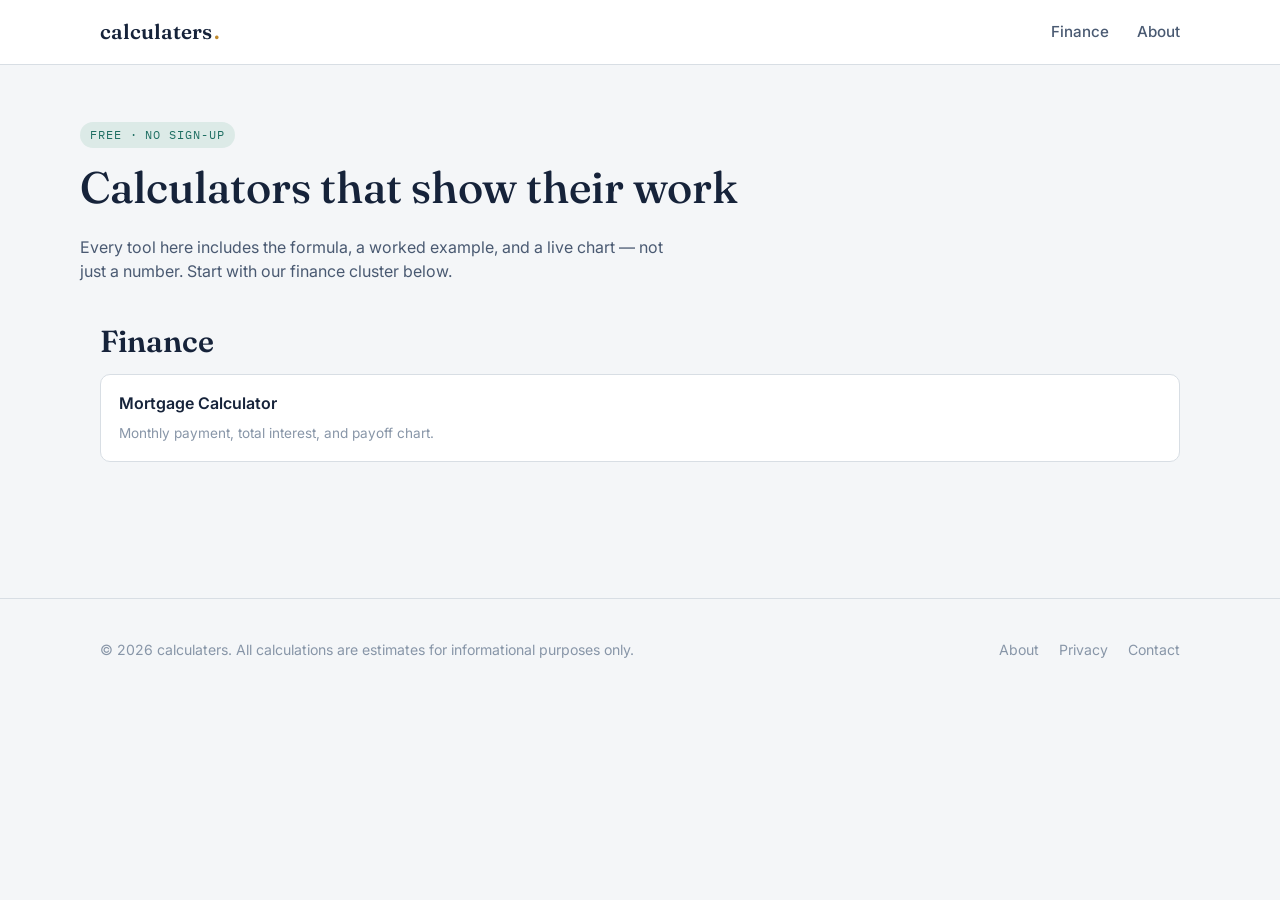
==== index.html @ 4f05e166 "Update index.html google search console site verification html tag" ====
<!DOCTYPE html>
<html lang="en">
<head>
  <meta name="google-site-verification" content="IDhcGLsyq6v8vYyphBQXMlD0TF9skZlCY3wpk3LoWK0" />
<meta charset="UTF-8">
<meta name="viewport" content="width=device-width, initial-scale=1.0">
<title>calculaters — Free Financial Calculators</title>
<meta name="description" content="Free, fast calculators for mortgages, loans, debt payoff, and more — with live charts and no sign-up required.">
<link rel="stylesheet" href="main.css">
</head>
<body>
<header class="site-header">
  <nav class="nav">
    <a class="brand" href="index.html">calculaters<span class="brand-dot">.</span></a>
    <ul class="nav-links">
      <li><a href="finance.html">Finance</a></li>
      <li><a href="about.html">About</a></li>
    </ul>
    <button class="nav-toggle" aria-label="Toggle menu" aria-expanded="false"></button>
  </nav>
</header>

<main>
  <div class="container" style="padding:56px 0 24px">
    <span class="eyebrow">Free · No sign-up</span>
    <h1>Calculators that show their work</h1>
    <p style="max-width:60ch">Every tool here includes the formula, a worked example, and a live chart — not just a number. Start with our finance cluster below.</p>
  </div>

  <div class="container" style="padding-bottom:56px">
    <h2>Finance</h2>
    <div class="related-grid">
      <a class="related-card" href="mortgage-calculator.html">
        <span class="rc-title">Mortgage Calculator</span>
        <span class="rc-desc">Monthly payment, total interest, and payoff chart.</span>
      </a>
    </div>
  </div>
</main>

<footer class="site-footer">
  <div class="container footer-grid">
    <div>© <span id="year"></span> calculaters. All calculations are estimates for informational purposes only.</div>
    <ul class="footer-links">
      <li><a href="about.html">About</a></li>
      <li><a href="privacy.html">Privacy</a></li>
      <li><a href="contact.html">Contact</a></li>
    </ul>
  </div>
</footer>
<script>document.getElementById('year').textContent = new Date().getFullYear();</script>
<script src="main.js"></script>
</body>
</html>
---- main.css ----
/* =========================================================
   calculaters — design system
   Concept: "The Ledger & The Roofline"
   A quiet, paper-and-ink financial register, with one signature
   motif — an amortization curve styled as a roofline — reused
   across every finance tool to tie the cluster together.
   ========================================================= */

@import url('https://fonts.googleapis.com/css2?family=Fraunces:opsz,wght@9..144,400;9..144,500;9..144,600&family=Inter:wght@400;500;600&family=IBM+Plex+Mono:wght@400;500;600&display=swap');

:root{
  /* --- color --- */
  --paper:        #F4F6F8;
  --surface:      #FFFFFF;
  --ink:          #16233A;
  --ink-soft:     #4A5A72;
  --ink-faint:    #8896A8;
  --line:         #D8DEE4;
  --line-soft:    #E7ECF0;
  --brass:        #C08A2E;   /* interest / attention */
  --brass-soft:   #F1E3C6;
  --teal:         #1F6F63;   /* principal / trust */
  --teal-soft:    #DCEAE7;
  --danger:       #B3452F;

  /* --- type --- */
  --font-display: 'Fraunces', Georgia, serif;
  --font-body:    'Inter', -apple-system, sans-serif;
  --font-mono:    'IBM Plex Mono', ui-monospace, monospace;

  /* --- scale --- */
  --radius: 10px;
  --radius-sm: 6px;
  --shadow: 0 1px 2px rgba(22,35,58,0.04), 0 8px 24px rgba(22,35,58,0.06);
  --max-w: 1120px;
}

*, *::before, *::after{ box-sizing:border-box; }

html{ scroll-behavior:smooth; }

body{
  margin:0;
  background:var(--paper);
  color:var(--ink);
  font-family:var(--font-body);
  font-size:16px;
  line-height:1.55;
  -webkit-font-smoothing:antialiased;
}

img{ max-width:100%; display:block; }

a{ color:var(--teal); text-decoration:none; }
a:hover{ text-decoration:underline; }

h1,h2,h3{
  font-family:var(--font-display);
  font-weight:600;
  color:var(--ink);
  line-height:1.15;
  margin:0 0 .5em;
}
h1{ font-size:clamp(1.9rem, 1.4rem + 2vw, 2.75rem); font-weight:500; }
h2{ font-size:clamp(1.4rem, 1.2rem + 1vw, 1.9rem); }
h3{ font-size:1.15rem; }

p{ margin:0 0 1em; color:var(--ink-soft); }

.container{
  max-width:var(--max-w);
  margin:0 auto;
  padding:0 20px;
}

/* numbers/data always in mono, everywhere on the site */
.num, .stat-value, input[type="number"], input[type="range"]{
  font-family:var(--font-mono);
}

/* --- skip link / focus --- */
a:focus-visible, button:focus-visible, input:focus-visible, select:focus-visible{
  outline:2px solid var(--teal);
  outline-offset:2px;
}
.skip-link{
  position:absolute; left:-9999px; top:0;
  background:var(--ink); color:#fff; padding:10px 16px; border-radius:0 0 6px 0;
  z-index:100;
}
.skip-link:focus{ left:0; }

/* --- nav --- */
.site-header{
  border-bottom:1px solid var(--line);
  background:var(--surface);
  position:sticky; top:0; z-index:20;
}
.nav{
  display:flex; align-items:center; justify-content:space-between;
  padding:16px 20px;
  max-width:var(--max-w); margin:0 auto;
}
.brand{
  font-family:var(--font-display);
  font-size:1.3rem;
  font-weight:600;
  color:var(--ink);
  display:flex; align-items:baseline; gap:2px;
}
.brand:hover{ text-decoration:none; }
.brand .brand-dot{ color:var(--brass); }

.nav-links{
  display:flex; gap:28px; list-style:none; margin:0; padding:0;
  font-size:.95rem; font-weight:500;
}
.nav-links a{ color:var(--ink-soft); }
.nav-links a:hover{ color:var(--ink); text-decoration:none; }

.nav-toggle{
  display:none;
  background:none; border:1px solid var(--line); border-radius:var(--radius-sm);
  width:40px; height:40px; cursor:pointer;
}
.nav-toggle span, .nav-toggle::before, .nav-toggle::after{
  content:''; display:block; height:2px; width:18px; background:var(--ink);
  margin:4px auto;
}

@media (max-width: 720px){
  .nav-links{
    position:absolute; top:100%; left:0; right:0;
    background:var(--surface); border-bottom:1px solid var(--line);
    flex-direction:column; gap:0; padding:8px 0;
    display:none;
  }
  .nav-links.open{ display:flex; }
  .nav-links li{ border-top:1px solid var(--line-soft); }
  .nav-links a{ display:block; padding:14px 20px; }
  .nav-toggle{ display:block; }
}

/* --- breadcrumb --- */
.breadcrumb{
  font-size:.85rem; color:var(--ink-faint);
  padding:14px 0 0;
}
.breadcrumb a{ color:var(--ink-faint); }
.breadcrumb a:hover{ color:var(--teal); }

/* --- footer --- */
.site-footer{
  border-top:1px solid var(--line);
  margin-top:80px;
  padding:40px 0;
  color:var(--ink-faint);
  font-size:.88rem;
}
.footer-grid{
  display:flex; flex-wrap:wrap; gap:32px; justify-content:space-between;
}
.footer-links{ display:flex; gap:20px; list-style:none; padding:0; margin:0; flex-wrap:wrap; }
.footer-links a{ color:var(--ink-faint); }
.footer-links a:hover{ color:var(--ink); }

/* --- shared section spacing --- */
section{ padding:48px 0; }
section.tight{ padding:28px 0; }
.section-divider{ border:none; border-top:1px solid var(--line); margin:0; }

/* --- pill / eyebrow --- */
.eyebrow{
  display:inline-block;
  font-family:var(--font-mono);
  font-size:.72rem;
  letter-spacing:.08em;
  text-transform:uppercase;
  color:var(--teal);
  background:var(--teal-soft);
  padding:4px 10px;
  border-radius:999px;
  margin-bottom:14px;
}

/* --- related calculators grid --- */
.related-grid{
  display:grid;
  grid-template-columns:repeat(auto-fit, minmax(220px, 1fr));
  gap:14px;
}
.related-card{
  background:var(--surface);
  border:1px solid var(--line);
  border-radius:var(--radius);
  padding:16px 18px;
  transition:border-color .15s ease, transform .15s ease;
}
.related-card:hover{
  border-color:var(--teal);
  transform:translateY(-2px);
  text-decoration:none;
}
.related-card .rc-title{
  font-weight:600; color:var(--ink); display:block; margin-bottom:4px;
}
.related-card .rc-desc{ font-size:.85rem; color:var(--ink-faint); }

/* --- FAQ accordion --- */
.faq-item{
  border-bottom:1px solid var(--line-soft);
}
.faq-item:first-child{ border-top:1px solid var(--line-soft); }
.faq-q{
  width:100%; text-align:left; background:none; border:none; cursor:pointer;
  display:flex; align-items:center; justify-content:space-between;
  padding:18px 2px; font-family:var(--font-body); font-weight:600; font-size:1rem;
  color:var(--ink);
}
.faq-q::after{
  content:'+'; font-family:var(--font-mono); font-size:1.2rem; color:var(--brass);
  transition:transform .15s ease;
}
.faq-item.open .faq-q::after{ transform:rotate(45deg); }
.faq-a{
  max-height:0; overflow:hidden; transition:max-height .2s ease;
  color:var(--ink-soft); font-size:.95rem;
}
.faq-item.open .faq-a{ max-height:400px; padding-bottom:18px; }
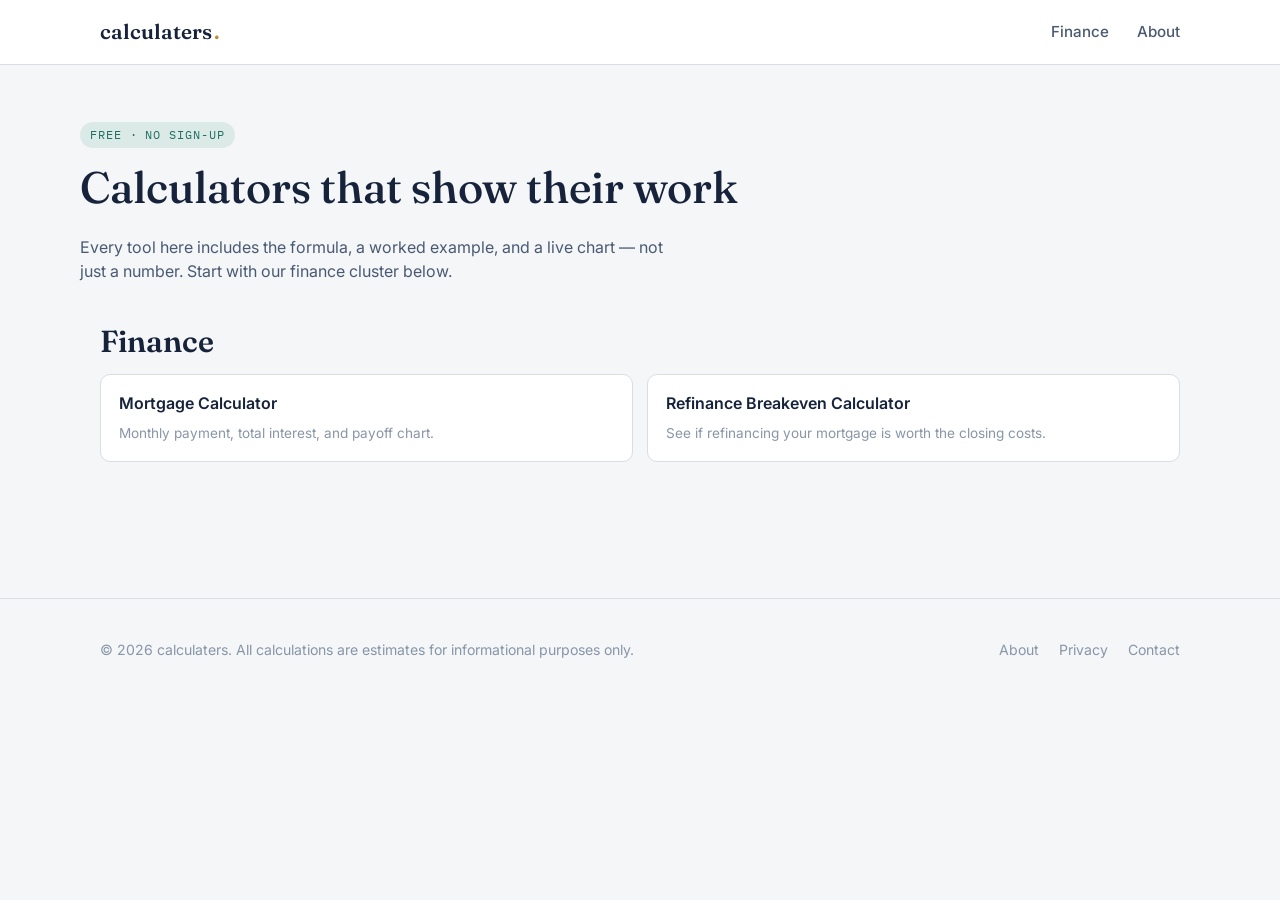
==== commit 8e6a8dd6: "Add files via upload" ====
--- a/index.html
+++ b/index.html
@@ -1,7 +1,6 @@
 <!DOCTYPE html>
 <html lang="en">
 <head>
-  <meta name="google-site-verification" content="IDhcGLsyq6v8vYyphBQXMlD0TF9skZlCY3wpk3LoWK0" />
 <meta charset="UTF-8">
 <meta name="viewport" content="width=device-width, initial-scale=1.0">
 <title>calculaters — Free Financial Calculators</title>
@@ -34,6 +33,10 @@
         <span class="rc-title">Mortgage Calculator</span>
         <span class="rc-desc">Monthly payment, total interest, and payoff chart.</span>
       </a>
+      <a class="related-card" href="refinance-calculator.html">
+        <span class="rc-title">Refinance Breakeven Calculator</span>
+        <span class="rc-desc">See if refinancing your mortgage is worth the closing costs.</span>
+      </a>
     </div>
   </div>
 </main>
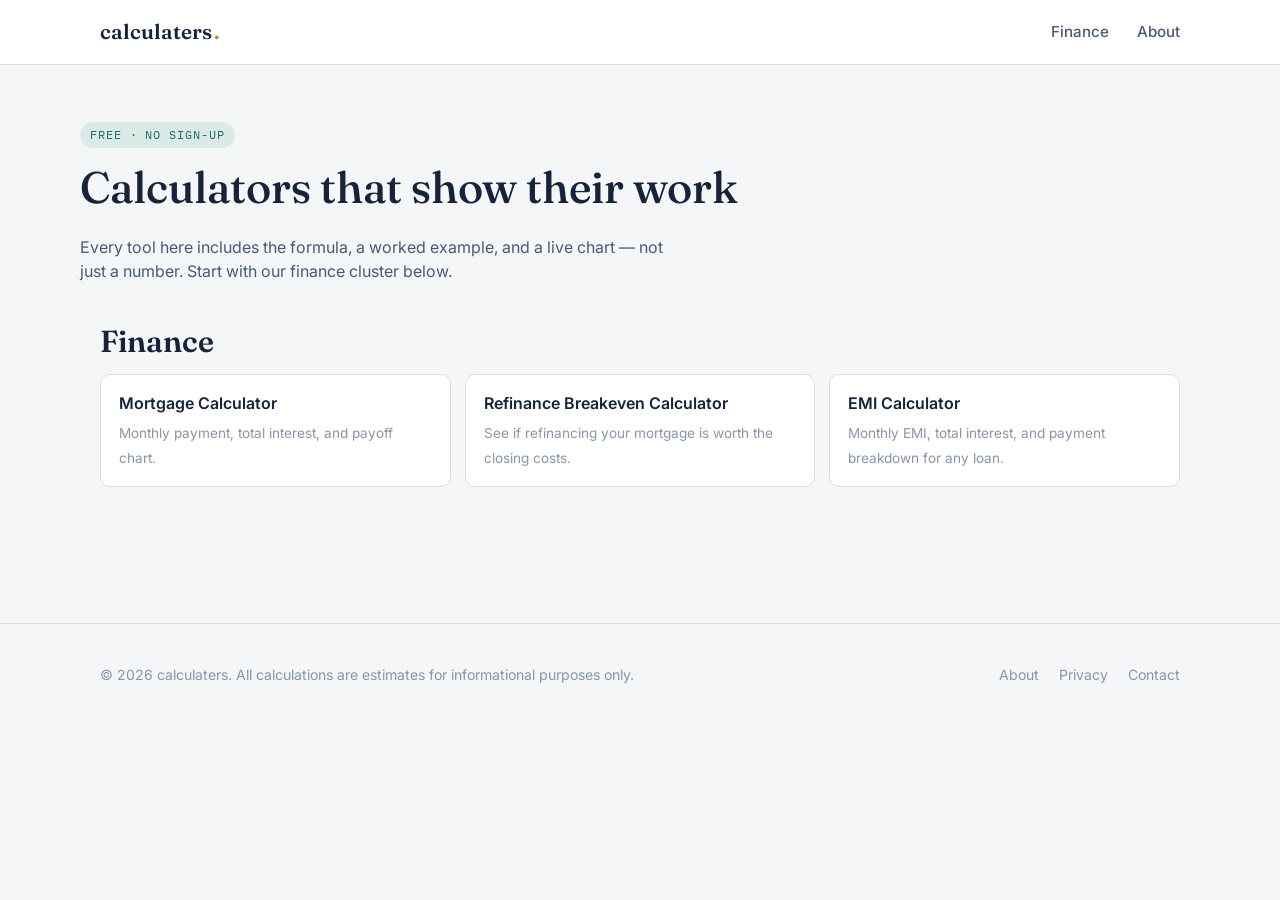
==== commit 48fc099b: "Add files via upload" ====
--- a/index.html
+++ b/index.html
@@ -37,6 +37,10 @@
         <span class="rc-title">Refinance Breakeven Calculator</span>
         <span class="rc-desc">See if refinancing your mortgage is worth the closing costs.</span>
       </a>
+      <a class="related-card" href="emi-calculator.html">
+        <span class="rc-title">EMI Calculator</span>
+        <span class="rc-desc">Monthly EMI, total interest, and payment breakdown for any loan.</span>
+      </a>
     </div>
   </div>
 </main>
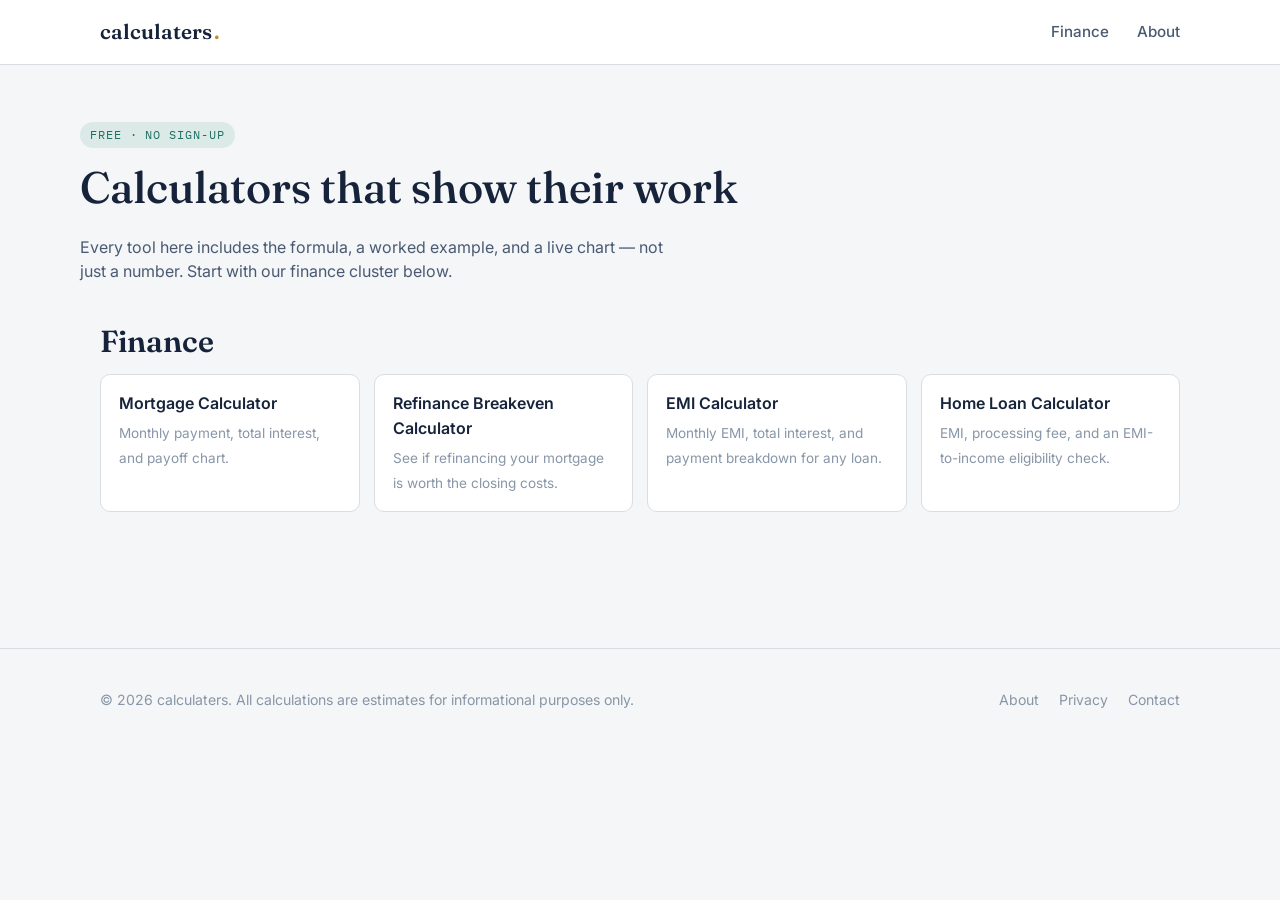
==== commit 62c7db6b: "Add files via upload" ====
--- a/index.html
+++ b/index.html
@@ -41,6 +41,10 @@
         <span class="rc-title">EMI Calculator</span>
         <span class="rc-desc">Monthly EMI, total interest, and payment breakdown for any loan.</span>
       </a>
+      <a class="related-card" href="home-loan-calculator.html">
+        <span class="rc-title">Home Loan Calculator</span>
+        <span class="rc-desc">EMI, processing fee, and an EMI-to-income eligibility check.</span>
+      </a>
     </div>
   </div>
 </main>
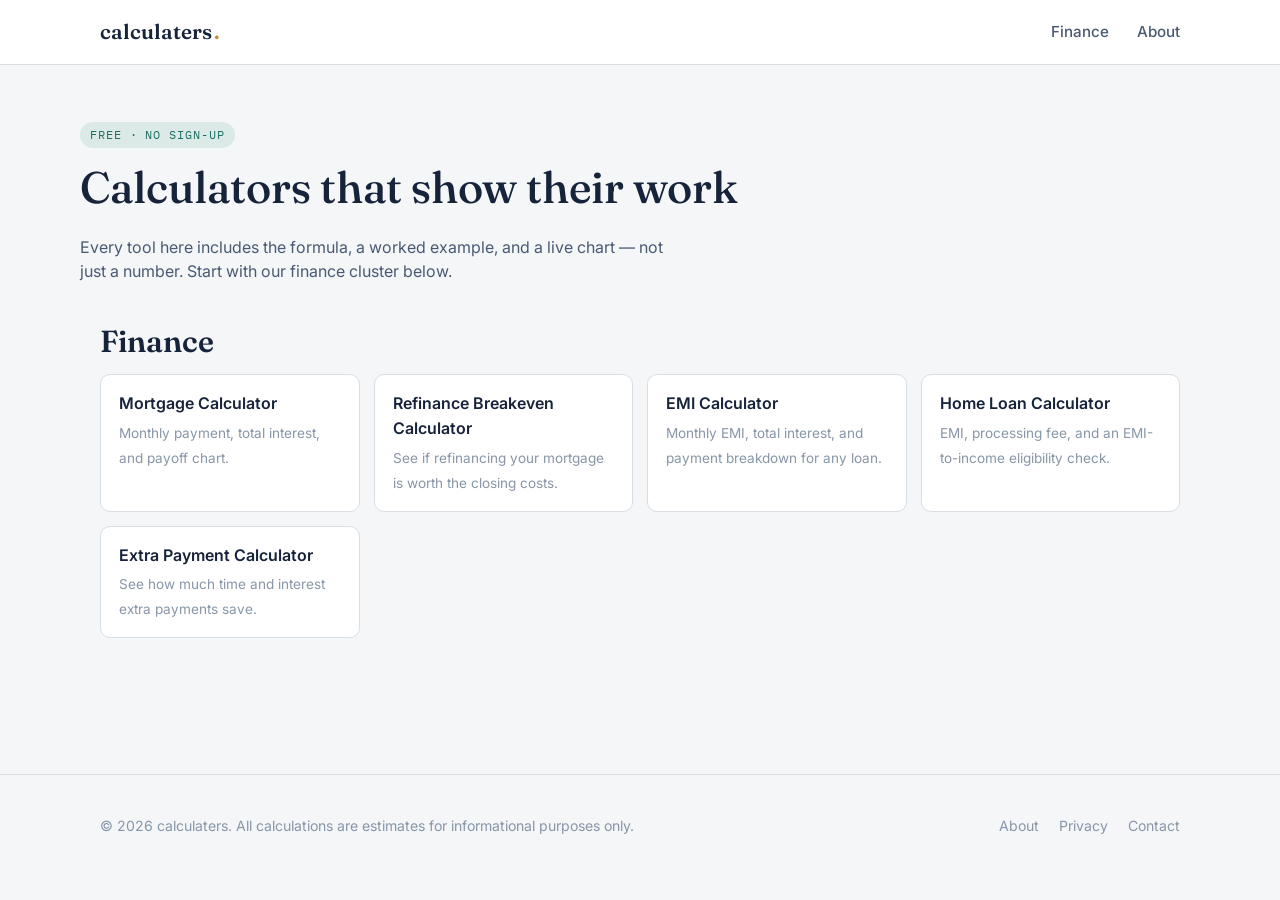
==== commit 4586522b: "Add files via upload" ====
--- a/index.html
+++ b/index.html
@@ -45,6 +45,10 @@
         <span class="rc-title">Home Loan Calculator</span>
         <span class="rc-desc">EMI, processing fee, and an EMI-to-income eligibility check.</span>
       </a>
+      <a class="related-card" href="extra-payment-calculator.html">
+        <span class="rc-title">Extra Payment Calculator</span>
+        <span class="rc-desc">See how much time and interest extra payments save.</span>
+      </a>
     </div>
   </div>
 </main>
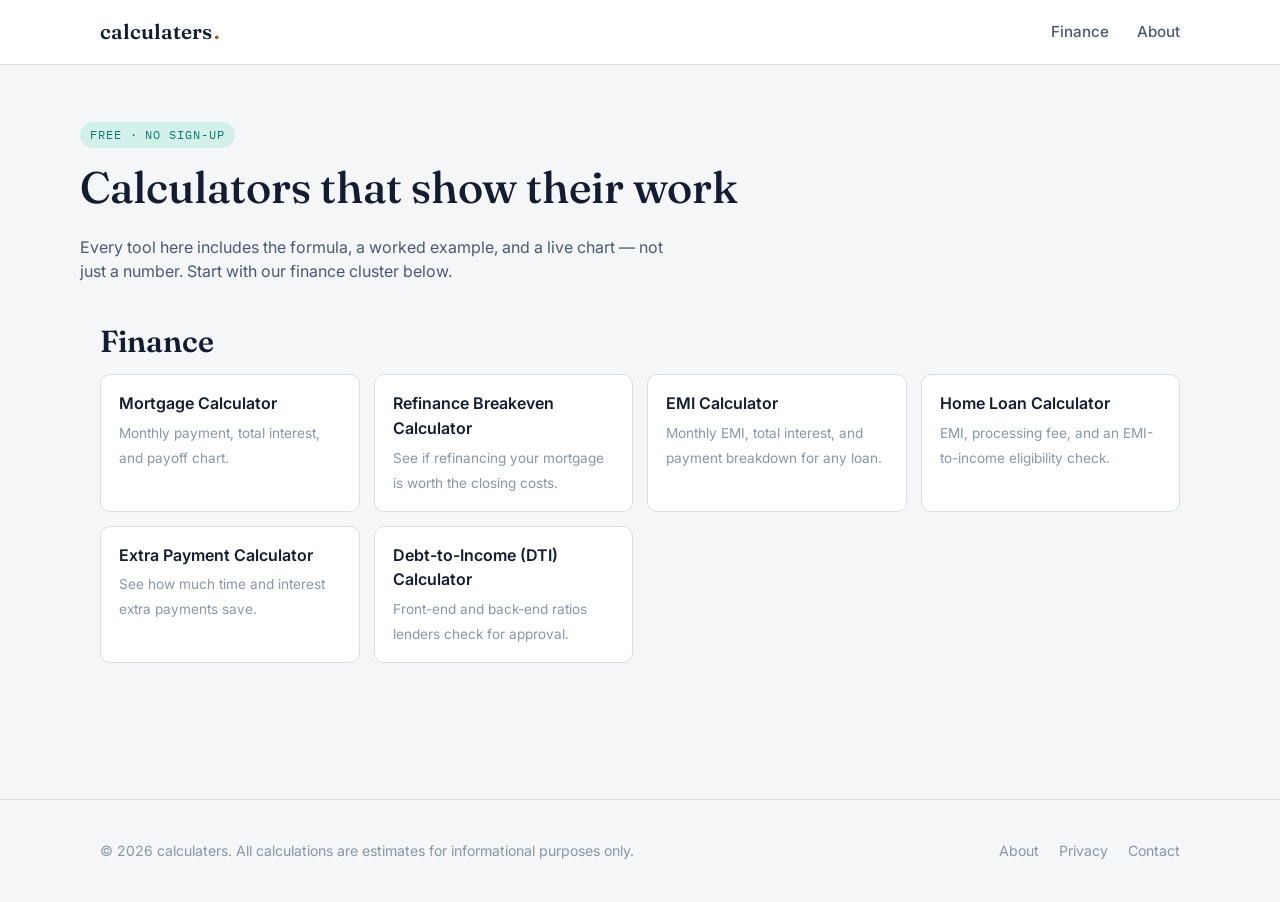
==== commit 68b8c7c4: "Add files via upload" ====
--- a/index.html
+++ b/index.html
@@ -49,6 +49,10 @@
         <span class="rc-title">Extra Payment Calculator</span>
         <span class="rc-desc">See how much time and interest extra payments save.</span>
       </a>
+      <a class="related-card" href="dti-calculator.html">
+        <span class="rc-title">Debt-to-Income (DTI) Calculator</span>
+        <span class="rc-desc">Front-end and back-end ratios lenders check for approval.</span>
+      </a>
     </div>
   </div>
 </main>
--- a/main.css
+++ b/main.css
@@ -12,16 +12,18 @@
   /* --- color --- */
   --paper:        #F4F6F8;
   --surface:      #FFFFFF;
-  --ink:          #16233A;
+  --ink:          #131C30;
   --ink-soft:     #4A5A72;
   --ink-faint:    #8896A8;
   --line:         #D8DEE4;
   --line-soft:    #E7ECF0;
-  --brass:        #C08A2E;   /* interest / attention */
-  --brass-soft:   #F1E3C6;
-  --teal:         #1F6F63;   /* principal / trust */
-  --teal-soft:    #DCEAE7;
-  --danger:       #B3452F;
+  --brass:        #9C620D;   /* interest / attention — deepened, ~5:1 contrast on white for numbers */
+  --brass-fill:   #E0932C;   /* brighter variant, chart slices/decorative fills only, not text */
+  --brass-soft:   #FBE7C6;
+  --teal:         #0B7A6C;   /* principal / trust — deepened, ~5.2:1 contrast on white for numbers */
+  --teal-fill:    #0E8F7E;   /* brighter variant, chart slices/decorative fills only, not text */
+  --teal-soft:    #D3F0EB;
+  --danger:       #D6472E;
 
   /* --- type --- */
   --font-display: 'Fraunces', Georgia, serif;
@@ -76,6 +78,12 @@
 /* numbers/data always in mono, everywhere on the site */
 .num, .stat-value, input[type="number"], input[type="range"]{
   font-family:var(--font-mono);
+}
+.num, .stat-value{
+  font-variant-numeric: tabular-nums;
+  font-feature-settings: "tnum" 1, "zero" 1;
+  font-weight:600;
+  letter-spacing:.015em;
 }
 
 /* --- skip link / focus --- */
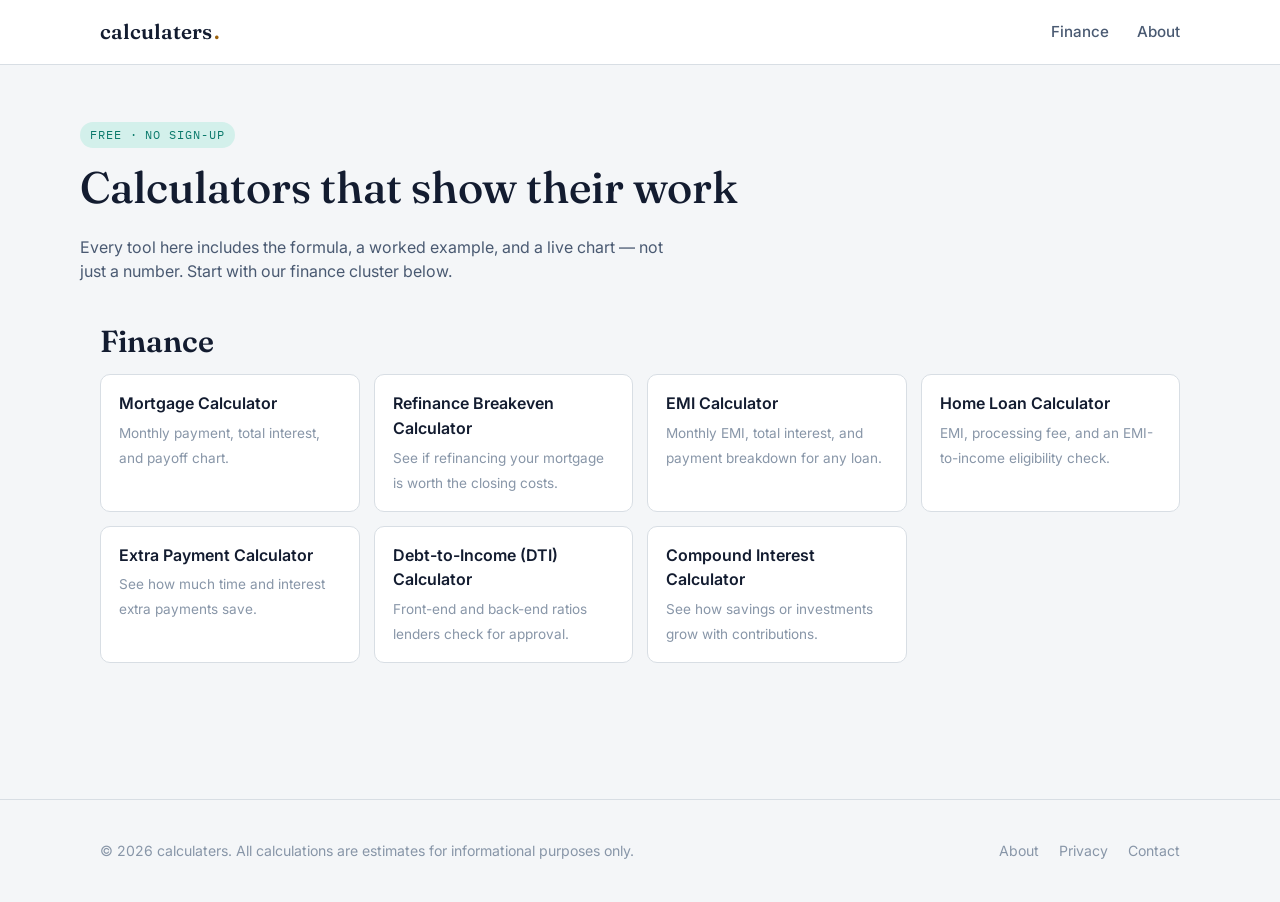
==== commit cc82a676: "Add files via upload" ====
--- a/index.html
+++ b/index.html
@@ -53,6 +53,10 @@
         <span class="rc-title">Debt-to-Income (DTI) Calculator</span>
         <span class="rc-desc">Front-end and back-end ratios lenders check for approval.</span>
       </a>
+      <a class="related-card" href="compound-interest-calculator.html">
+        <span class="rc-title">Compound Interest Calculator</span>
+        <span class="rc-desc">See how savings or investments grow with contributions.</span>
+      </a>
     </div>
   </div>
 </main>
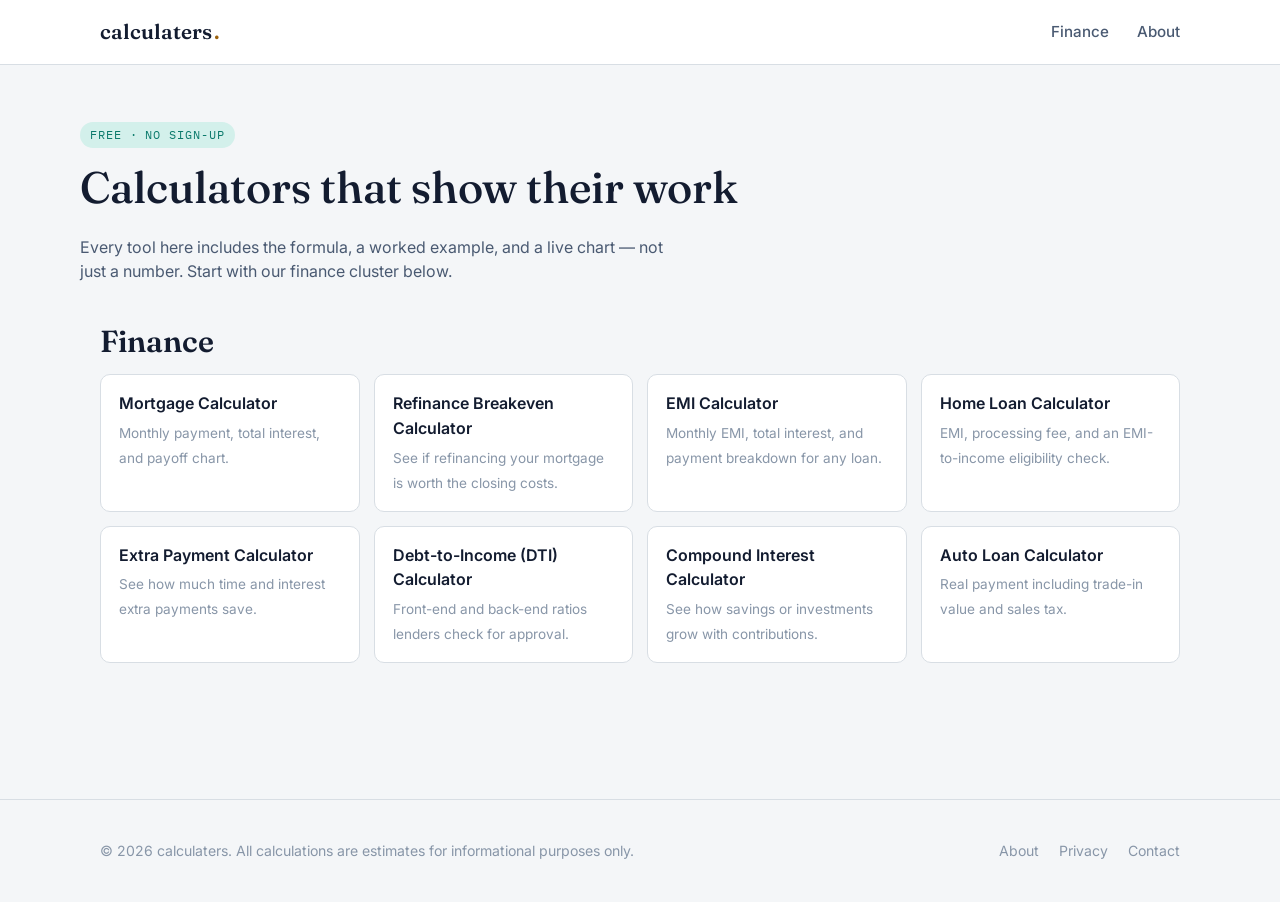
==== commit 2d2c2a4e: "Add files via upload" ====
--- a/index.html
+++ b/index.html
@@ -57,6 +57,10 @@
         <span class="rc-title">Compound Interest Calculator</span>
         <span class="rc-desc">See how savings or investments grow with contributions.</span>
       </a>
+      <a class="related-card" href="auto-loan-calculator.html">
+        <span class="rc-title">Auto Loan Calculator</span>
+        <span class="rc-desc">Real payment including trade-in value and sales tax.</span>
+      </a>
     </div>
   </div>
 </main>
